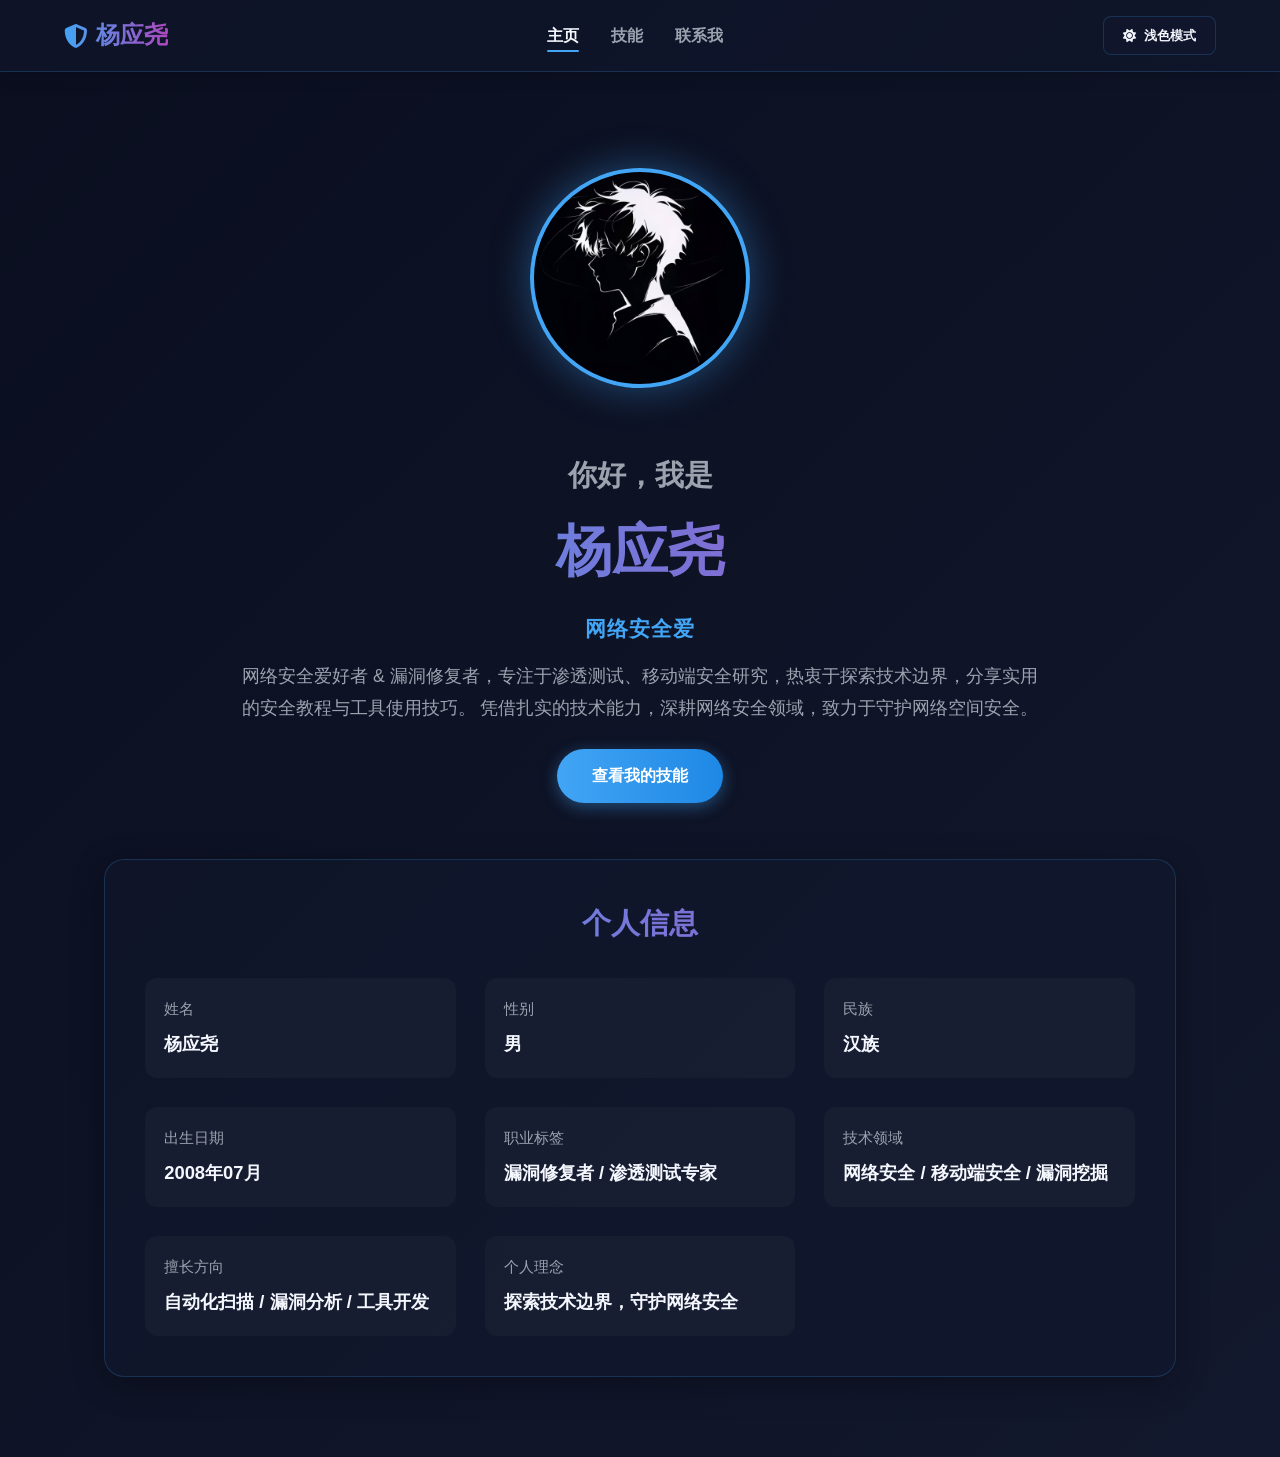
==== index.html @ 694e47d1 "Add files via upload" ====
<!DOCTYPE html>
<html lang="zh-CN">
<head>
    <meta charset="UTF-8">
    <meta name="viewport" content="width=device-width, initial-scale=1.0">
    <title>杨应尧 | 网络安全专家</title>
    <!-- 引入图标库（可选，增强视觉） -->
    <link rel="stylesheet" href="https://cdn.bootcdn.net/ajax/libs/font-awesome/6.4.0/css/all.min.css">
    <style>
        /* ========== 全局样式（统一变量+基础重置） ========== */
        :root {
            /* 深色模式主变量 */
            --bg-primary: #0a0e1f;
            --bg-secondary: #12182d;
            --text-primary: #f5f7ff;
            --text-secondary: #9ba3af;
            --accent: #42a5f5;
            --accent-light: #64b5f6;
            --accent-dark: #1e88e5;
            --card-bg: rgba(18, 24, 45, 0.6);
            --card-border: rgba(66, 165, 245, 0.2);
            --shadow: 0 8px 32px rgba(0, 0, 0, 0.3);
            --gradient-text: linear-gradient(90deg, var(--accent), #ab47bc);
            --gradient-bg: linear-gradient(135deg, var(--bg-primary), var(--bg-secondary));
        }
        .light-mode {
            /* 浅色模式变量 */
            --bg-primary: #f0f4ff;
            --bg-secondary: #e6eeff;
            --text-primary: #12182d;
            --text-secondary: #5e6573;
            --accent: #1e88e5;
            --accent-light: #42a5f5;
            --accent-dark: #0d47a1;
            --card-bg: rgba(255, 255, 255, 0.6);
            --card-border: rgba(30, 136, 229, 0.2);
            --shadow: 0 8px 32px rgba(0, 0, 0, 0.1);
        }
        * {
            margin: 0;
            padding: 0;
            box-sizing: border-box;
            scroll-behavior: smooth; /* 平滑滚动 */
        }
        body {
            font-family: "Inter", "Segoe UI", Tahoma, sans-serif;
            background: var(--gradient-bg);
            color: var(--text-primary);
            min-height: 100vh;
            padding: 0;
            overflow-x: hidden;
            line-height: 1.6;
        }
        /* 页面加载动画 */
        .page-loading {
            opacity: 0;
            animation: fadeIn 1.2s ease forwards;
        }
        @keyframes fadeIn {
            0% { opacity: 0; }
            100% { opacity: 1; }
        }
        /* 回到顶部按钮 */
        .back-to-top {
            position: fixed;
            bottom: 2rem;
            right: 2rem;
            width: 48px;
            height: 48px;
            background: var(--accent);
            color: white;
            border-radius: 50%;
            display: flex;
            align-items: center;
            justify-content: center;
            font-size: 1.2rem;
            box-shadow: var(--shadow);
            opacity: 0;
            visibility: hidden;
            transition: all 0.3s ease;
            cursor: pointer;
            z-index: 99;
        }
        .back-to-top.active {
            opacity: 1;
            visibility: visible;
        }
        .back-to-top:hover {
            background: var(--accent-dark);
            transform: translateY(-4px);
        }
        /* ========== 导航栏样式（磨砂玻璃+固定） ========== */
        .navbar {
            position: sticky;
            top: 0;
            z-index: 90;
            display: flex;
            justify-content: space-between;
            align-items: center;
            padding: 1rem 5%;
            background: var(--card-bg);
            backdrop-filter: blur(12px);
            border-bottom: 1px solid var(--card-border);
            box-shadow: 0 2px 16px rgba(0, 0, 0, 0.2);
        }
        .logo {
            font-size: 1.5rem;
            font-weight: 700;
            background: var(--gradient-text);
            -webkit-background-clip: text;
            -webkit-text-fill-color: transparent;
            display: flex;
            align-items: center;
            gap: 0.5rem;
        }
        .logo i {
            color: var(--accent);
        }
        .nav-links {
            display: flex;
            gap: 2rem;
        }
        .nav-link {
            color: var(--text-secondary);
            text-decoration: none;
            font-weight: 600;
            font-size: 1rem;
            position: relative;
            transition: color 0.3s ease;
        }
        .nav-link::after {
            content: "";
            position: absolute;
            bottom: -4px;
            left: 0;
            width: 0;
            height: 2px;
            background: var(--accent);
            border-radius: 2px;
            transition: width 0.3s ease;
        }
        .nav-link:hover, .nav-link.active {
            color: var(--text-primary);
        }
        .nav-link:hover::after, .nav-link.active::after {
            width: 100%;
        }
        .mode-toggle {
            background: var(--card-bg);
            border: 1px solid var(--card-border);
            color: var(--text-primary);
            padding: 0.6rem 1.2rem;
            border-radius: 8px;
            font-weight: 600;
            cursor: pointer;
            display: flex;
            align-items: center;
            gap: 0.5rem;
            transition: all 0.3s ease;
        }
        .mode-toggle:hover {
            background: rgba(255, 255, 255, 0.1);
            box-shadow: 0 0 12px var(--accent);
        }
        /* ========== 主页内容样式 ========== */
        .container {
            max-width: 1200px;
            margin: 0 auto;
            padding: 2rem 5%;
        }
        /* 头像区域 */
        .avatar-section {
            text-align: center;
            padding: 4rem 0 2rem;
            animation: slideUp 1s ease forwards;
            opacity: 0;
        }
        @keyframes slideUp {
            0% { transform: translateY(30px); opacity: 0; }
            100% { transform: translateY(0); opacity: 1; }
        }
        .avatar {
            width: 220px;
            height: 220px;
            border-radius: 50%;
            border: 4px solid var(--accent);
            box-shadow: 0 0 40px rgba(66, 165, 245, 0.4);
            background: url("头像.jpg") center/cover no-repeat;
            margin: 0 auto;
            transition: all 0.6s ease;
            animation: slowRotate 15s linear infinite;
        }
        .avatar:hover {
            transform: rotate(360deg) scale(1.05);
            box-shadow: 0 0 60px rgba(66, 165, 245, 0.6);
            animation-play-state: paused;
        }
        @keyframes slowRotate {
            0% { transform: rotate(0deg); }
            100% { transform: rotate(360deg); }
        }
        /* 个人信息标题 */
        .profile-title {
            text-align: center;
            margin: 2rem 0;
            animation: slideUp 1s ease 0.2s forwards;
            opacity: 0;
        }
        .greeting {
            font-size: 1.8rem;
            color: var(--text-secondary);
            margin-bottom: 0.5rem;
        }
        .name {
            font-size: 3.5rem;
            font-weight: 800;
            background: var(--gradient-text);
            -webkit-background-clip: text;
            -webkit-text-fill-color: transparent;
            margin-bottom: 1rem;
        }
        .typing-text {
            font-size: 1.3rem;
            color: var(--accent);
            height: 1.6rem;
            font-weight: 600;
            letter-spacing: 1px;
        }
        .bio {
            font-size: 1.1rem;
            color: var(--text-secondary);
            max-width: 800px;
            margin: 1.5rem auto;
            line-height: 1.8;
        }
        /* 按钮样式 */
        .btn {
            display: inline-block;
            padding: 0.9rem 2.2rem;
            background: linear-gradient(90deg, var(--accent), var(--accent-dark));
            color: white;
            text-decoration: none;
            border-radius: 30px;
            font-weight: 600;
            font-size: 1rem;
            box-shadow: 0 4px 16px rgba(66, 165, 245, 0.4);
            transition: all 0.3s ease;
            position: relative;
            overflow: hidden;
        }
        .btn::before {
            content: "";
            position: absolute;
            top: 0;
            left: -100%;
            width: 100%;
            height: 100%;
            background: linear-gradient(90deg, transparent, rgba(255, 255, 255, 0.2), transparent);
            animation: btnShine 2s infinite;
        }
        @keyframes btnShine {
            100% { left: 100%; }
        }
        .btn:hover {
            transform: translateY(-3px);
            box-shadow: 0 6px 20px rgba(66, 165, 245, 0.6);
        }
        /* 个人信息卡片 */
        .info-card {
            background: var(--card-bg);
            border: 1px solid var(--card-border);
            border-radius: 20px;
            padding: 2.5rem;
            margin: 3rem 0;
            box-shadow: var(--shadow);
            backdrop-filter: blur(12px);
            animation: slideUp 1s ease 0.4s forwards;
            opacity: 0;
        }
        .info-title {
            font-size: 1.8rem;
            text-align: center;
            margin-bottom: 2rem;
            background: var(--gradient-text);
            -webkit-background-clip: text;
            -webkit-text-fill-color: transparent;
        }
        .info-grid {
            display: grid;
            grid-template-columns: repeat(auto-fit, minmax(280px, 1fr));
            gap: 1.8rem;
        }
        .info-item {
            display: flex;
            flex-direction: column;
            gap: 0.5rem;
            padding: 1.2rem;
            background: rgba(255, 255, 255, 0.03);
            border-radius: 12px;
            transition: transform 0.3s ease;
        }
        .info-item:hover {
            transform: translateY(-5px);
            box-shadow: 0 4px 12px rgba(0, 0, 0, 0.2);
        }
        .info-label {
            font-size: 0.95rem;
            color: var(--text-secondary);
            font-weight: 500;
        }
        .info-value {
            font-size: 1.15rem;
            color: var(--text-primary);
            font-weight: 600;
        }
        /* ========== 响应式适配（手机/平板） ========== */
        @media (max-width: 768px) {
            .nav-links {
                gap: 1.2rem;
                font-size: 0.9rem;
            }
            .name {
                font-size: 2.5rem;
            }
            .typing-text {
                font-size: 1.1rem;
            }
            .avatar {
                width: 180px;
                height: 180px;
            }
            .info-card {
                padding: 1.8rem;
            }
        }
        @media (max-width: 480px) {
            .navbar {
                flex-direction: column;
                gap: 1rem;
                padding: 1rem 3%;
            }
            .nav-links {
                width: 100%;
                justify-content: center;
            }
            .name {
                font-size: 2rem;
            }
            .bio {
                font-size: 1rem;
                padding: 0 1rem;
            }
            .info-grid {
                grid-template-columns: 1fr;
            }
            .back-to-top {
                width: 40px;
                height: 40px;
                bottom: 1rem;
                right: 1rem;
            }
        }
    </style>
</head>
<body class="page-loading">
    <!-- 导航栏 -->
    <nav class="navbar">
        <div class="logo">
            <i class="fas fa-shield-halved"></i>
            <span>杨应尧</span>
        </div>
        <div class="nav-links">
            <a href="index.html" class="nav-link active">主页</a>
            <a href="skills.html" class="nav-link">技能</a>
            <a href="contact.html" class="nav-link">联系我</a>
        </div>
        <button class="mode-toggle" id="modeToggle">
            <i class="fas fa-sun"></i>
            <span class="mode-text">浅色模式</span>
        </button>
    </nav>

    <!-- 回到顶部按钮 -->
    <div class="back-to-top" id="backToTop">
        <i class="fas fa-arrow-up"></i>
    </div>

    <!-- 主页内容容器 -->
    <div class="container">
        <!-- 头像区域 -->
        <section class="avatar-section">
            <div class="avatar"></div>
        </section>

        <!-- 个人标题区域 -->
        <section class="profile-title">
            <h1 class="greeting">你好，我是</h1>
            <h2 class="name">杨应尧</h2>
            <div class="typing-text" id="typing"></div>
            <p class="bio">
                网络安全爱好者 & 漏洞修复者，专注于渗透测试、移动端安全研究，热衷于探索技术边界，分享实用的安全教程与工具使用技巧。
                凭借扎实的技术能力，深耕网络安全领域，致力于守护网络空间安全。
            </p>
            <a href="skills.html" class="btn">查看我的技能</a>
        </section>

        <!-- 个人信息卡片 -->
        <section class="info-card">
            <h3 class="info-title">个人信息</h3>
            <div class="info-grid">
                <div class="info-item">
                    <span class="info-label">姓名</span>
                    <span class="info-value">杨应尧</span>
                </div>
                <div class="info-item">
                    <span class="info-label">性别</span>
                    <span class="info-value">男</span>
                </div>
                <div class="info-item">
                    <span class="info-label">民族</span>
                    <span class="info-value">汉族</span>
                </div>
                <div class="info-item">
                    <span class="info-label">出生日期</span>
                    <span class="info-value">2008年07月</span>
                </div>
                <div class="info-item">
                    <span class="info-label">职业标签</span>
                    <span class="info-value">漏洞修复者 / 渗透测试专家</span>
                </div>
                <div class="info-item">
                    <span class="info-label">技术领域</span>
                    <span class="info-value">网络安全 / 移动端安全 / 漏洞挖掘</span>
                </div>
                <div class="info-item">
                    <span class="info-label">擅长方向</span>
                    <span class="info-value">自动化扫描 / 漏洞分析 / 工具开发</span>
                </div>
                <div class="info-item">
                    <span class="info-label">个人理念</span>
                    <span class="info-value">探索技术边界，守护网络安全</span>
                </div>
            </div>
        </section>
    </div>

    <script>
        // ========== 1. 深色/浅色模式切换（记忆偏好） ==========
        const modeToggle = document.getElementById('modeToggle');
        const modeText = modeToggle.querySelector('.mode-text');
        const modeIcon = modeToggle.querySelector('i');
        const body = document.body;
        const savedMode = localStorage.getItem('themeMode');

        // 初始化模式
        if (savedMode === 'light') {
            body.classList.add('light-mode');
            modeText.textContent = '深色模式';
            modeIcon.classList.replace('fa-sun', 'fa-moon');
        }

        // 切换逻辑
        modeToggle.addEventListener('click', () => {
            if (body.classList.contains('light-mode')) {
                body.classList.remove('light-mode');
                modeText.textContent = '浅色模式';
                modeIcon.classList.replace('fa-moon', 'fa-sun');
                localStorage.setItem('themeMode', 'dark');
            } else {
                body.classList.add('light-mode');
                modeText.textContent = '深色模式';
                modeIcon.classList.replace('fa-sun', 'fa-moon');
                localStorage.setItem('themeMode', 'light');
            }
        });

        // ========== 2. 打字机效果（流畅循环） ==========
        const typingElement = document.getElementById('typing');
        const phrases = [
            "网络安全爱好者 & 漏洞修复者",
            "渗透测试专家 & 移动端安全研究员",
            "Python安全工具开发者",
            "探索技术边界的极客"
        ];
        let phraseIndex = 0;
        let charIndex = 0;
        let isDeleting = false;
        let typingSpeed = 120; // 打字速度
        let deletingSpeed = 60; // 删除速度

        function type() {
            const currentPhrase = phrases[phraseIndex];
            if (isDeleting) {
                // 删除阶段
                typingElement.textContent = currentPhrase.substring(0, charIndex - 1);
                charIndex--;
                typingSpeed = deletingSpeed;
            } else {
                // 打字阶段
                typingElement.textContent = currentPhrase.substring(0, charIndex + 1);
                charIndex++;
                typingSpeed = 120;
            }

            // 切换状态
            if (!isDeleting && charIndex === currentPhrase.length) {
                // 打完暂停
                typingSpeed = 2000;
                setTimeout(() => isDeleting = true, 2000);
            } else if (isDeleting && charIndex === 0) {
                // 删完切换短语
                isDeleting = false;
                phraseIndex = (phraseIndex + 1) % phrases.length;
                typingSpeed = 500;
            }

            setTimeout(type, typingSpeed);
        }

        // 启动打字机
        document.addEventListener('DOMContentLoaded', () => {
            setTimeout(type, 1000);
        });

        // ========== 3. 回到顶部功能 ==========
        const backToTop = document.getElementById('backToTop');
        window.addEventListener('scroll', () => {
            if (window.scrollY > 300) {
                backToTop.classList.add('active');
            } else {
                backToTop.classList.remove('active');
            }
        });

        backToTop.addEventListener('click', () => {
            window.scrollTo({
                top: 0,
                behavior: 'smooth'
            });
        });
    </script>
</body>
</html>
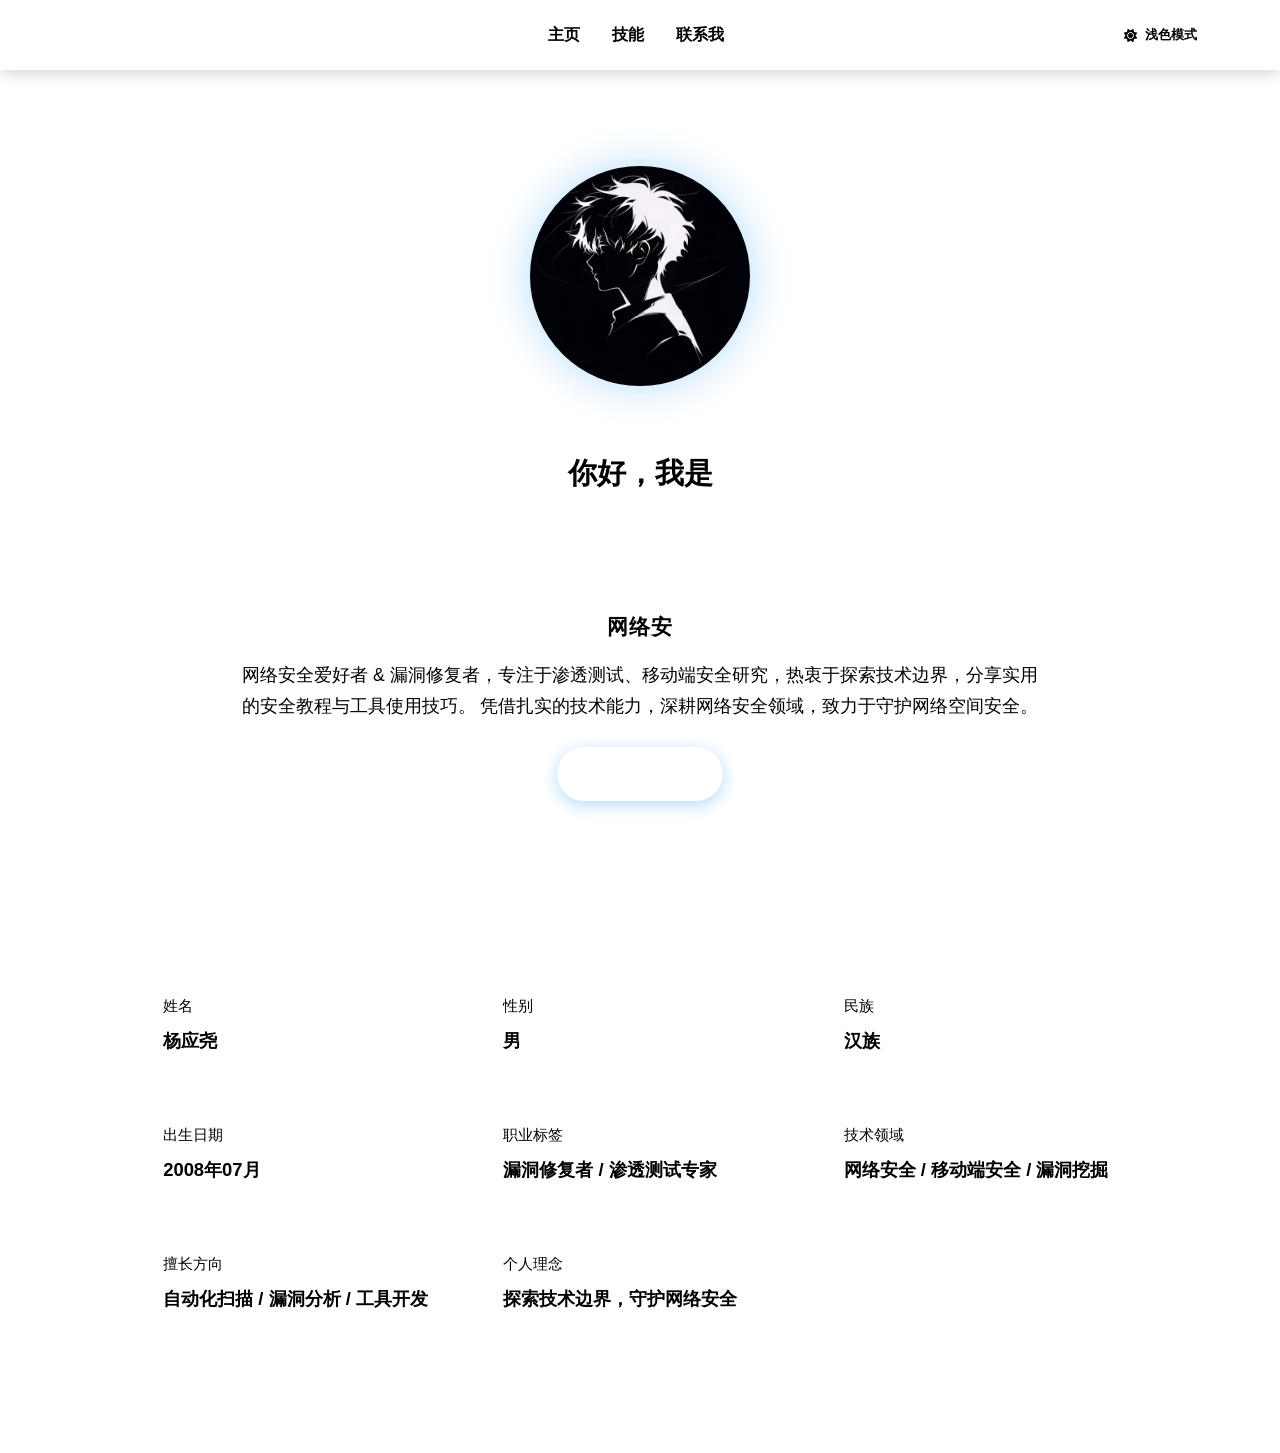
==== commit c9906f39: "Add files via upload Signed-off-by: 祎翱 <yyy20080711@gmail.com>" ====
--- a/index.html
+++ b/index.html
@@ -1,543 +1,356 @@
-<!DOCTYPE html>
-<html lang="zh-CN">
-<head>
-    <meta charset="UTF-8">
-    <meta name="viewport" content="width=device-width, initial-scale=1.0">
-    <title>杨应尧 | 网络安全专家</title>
-    <!-- 引入图标库（可选，增强视觉） -->
-    <link rel="stylesheet" href="https://cdn.bootcdn.net/ajax/libs/font-awesome/6.4.0/css/all.min.css">
-    <style>
-        /* ========== 全局样式（统一变量+基础重置） ========== */
-        :root {
-            /* 深色模式主变量 */
-            --bg-primary: #0a0e1f;
-            --bg-secondary: #12182d;
-            --text-primary: #f5f7ff;
-            --text-secondary: #9ba3af;
-            --accent: #42a5f5;
-            --accent-light: #64b5f6;
-            --accent-dark: #1e88e5;
-            --card-bg: rgba(18, 24, 45, 0.6);
-            --card-border: rgba(66, 165, 245, 0.2);
-            --shadow: 0 8px 32px rgba(0, 0, 0, 0.3);
-            --gradient-text: linear-gradient(90deg, var(--accent), #ab47bc);
-            --gradient-bg: linear-gradient(135deg, var(--bg-primary), var(--bg-secondary));
-        }
-        .light-mode {
-            /* 浅色模式变量 */
-            --bg-primary: #f0f4ff;
-            --bg-secondary: #e6eeff;
-            --text-primary: #12182d;
-            --text-secondary: #5e6573;
-            --accent: #1e88e5;
-            --accent-light: #42a5f5;
-            --accent-dark: #0d47a1;
-            --card-bg: rgba(255, 255, 255, 0.6);
-            --card-border: rgba(30, 136, 229, 0.2);
-            --shadow: 0 8px 32px rgba(0, 0, 0, 0.1);
-        }
-        * {
-            margin: 0;
-            padding: 0;
-            box-sizing: border-box;
-            scroll-behavior: smooth; /* 平滑滚动 */
-        }
-        body {
-            font-family: "Inter", "Segoe UI", Tahoma, sans-serif;
-            background: var(--gradient-bg);
-            color: var(--text-primary);
-            min-height: 100vh;
-            padding: 0;
-            overflow-x: hidden;
-            line-height: 1.6;
-        }
-        /* 页面加载动画 */
-        .page-loading {
-            opacity: 0;
-            animation: fadeIn 1.2s ease forwards;
-        }
-        @keyframes fadeIn {
-            0% { opacity: 0; }
-            100% { opacity: 1; }
-        }
-        /* 回到顶部按钮 */
-        .back-to-top {
-            position: fixed;
-            bottom: 2rem;
-            right: 2rem;
-            width: 48px;
-            height: 48px;
-            background: var(--accent);
-            color: white;
-            border-radius: 50%;
-            display: flex;
-            align-items: center;
-            justify-content: center;
-            font-size: 1.2rem;
-            box-shadow: var(--shadow);
-            opacity: 0;
-            visibility: hidden;
-            transition: all 0.3s ease;
-            cursor: pointer;
-            z-index: 99;
-        }
-        .back-to-top.active {
-            opacity: 1;
-            visibility: visible;
-        }
-        .back-to-top:hover {
-            background: var(--accent-dark);
-            transform: translateY(-4px);
-        }
-        /* ========== 导航栏样式（磨砂玻璃+固定） ========== */
-        .navbar {
-            position: sticky;
-            top: 0;
-            z-index: 90;
-            display: flex;
-            justify-content: space-between;
-            align-items: center;
-            padding: 1rem 5%;
-            background: var(--card-bg);
-            backdrop-filter: blur(12px);
-            border-bottom: 1px solid var(--card-border);
-            box-shadow: 0 2px 16px rgba(0, 0, 0, 0.2);
-        }
-        .logo {
-            font-size: 1.5rem;
-            font-weight: 700;
-            background: var(--gradient-text);
-            -webkit-background-clip: text;
-            -webkit-text-fill-color: transparent;
-            display: flex;
-            align-items: center;
-            gap: 0.5rem;
-        }
-        .logo i {
-            color: var(--accent);
-        }
-        .nav-links {
-            display: flex;
-            gap: 2rem;
-        }
-        .nav-link {
-            color: var(--text-secondary);
-            text-decoration: none;
-            font-weight: 600;
-            font-size: 1rem;
-            position: relative;
-            transition: color 0.3s ease;
-        }
-        .nav-link::after {
-            content: "";
-            position: absolute;
-            bottom: -4px;
-            left: 0;
-            width: 0;
-            height: 2px;
-            background: var(--accent);
-            border-radius: 2px;
-            transition: width 0.3s ease;
-        }
-        .nav-link:hover, .nav-link.active {
-            color: var(--text-primary);
-        }
-        .nav-link:hover::after, .nav-link.active::after {
-            width: 100%;
-        }
-        .mode-toggle {
-            background: var(--card-bg);
-            border: 1px solid var(--card-border);
-            color: var(--text-primary);
-            padding: 0.6rem 1.2rem;
-            border-radius: 8px;
-            font-weight: 600;
-            cursor: pointer;
-            display: flex;
-            align-items: center;
-            gap: 0.5rem;
-            transition: all 0.3s ease;
-        }
-        .mode-toggle:hover {
-            background: rgba(255, 255, 255, 0.1);
-            box-shadow: 0 0 12px var(--accent);
-        }
-        /* ========== 主页内容样式 ========== */
-        .container {
-            max-width: 1200px;
-            margin: 0 auto;
-            padding: 2rem 5%;
-        }
-        /* 头像区域 */
-        .avatar-section {
-            text-align: center;
-            padding: 4rem 0 2rem;
-            animation: slideUp 1s ease forwards;
-            opacity: 0;
-        }
-        @keyframes slideUp {
-            0% { transform: translateY(30px); opacity: 0; }
-            100% { transform: translateY(0); opacity: 1; }
-        }
-        .avatar {
-            width: 220px;
-            height: 220px;
-            border-radius: 50%;
-            border: 4px solid var(--accent);
-            box-shadow: 0 0 40px rgba(66, 165, 245, 0.4);
-            background: url("头像.jpg") center/cover no-repeat;
-            margin: 0 auto;
-            transition: all 0.6s ease;
-            animation: slowRotate 15s linear infinite;
-        }
-        .avatar:hover {
-            transform: rotate(360deg) scale(1.05);
-            box-shadow: 0 0 60px rgba(66, 165, 245, 0.6);
-            animation-play-state: paused;
-        }
-        @keyframes slowRotate {
-            0% { transform: rotate(0deg); }
-            100% { transform: rotate(360deg); }
-        }
-        /* 个人信息标题 */
-        .profile-title {
-            text-align: center;
-            margin: 2rem 0;
-            animation: slideUp 1s ease 0.2s forwards;
-            opacity: 0;
-        }
-        .greeting {
-            font-size: 1.8rem;
-            color: var(--text-secondary);
-            margin-bottom: 0.5rem;
-        }
-        .name {
-            font-size: 3.5rem;
-            font-weight: 800;
-            background: var(--gradient-text);
-            -webkit-background-clip: text;
-            -webkit-text-fill-color: transparent;
-            margin-bottom: 1rem;
-        }
-        .typing-text {
-            font-size: 1.3rem;
-            color: var(--accent);
-            height: 1.6rem;
-            font-weight: 600;
-            letter-spacing: 1px;
-        }
-        .bio {
-            font-size: 1.1rem;
-            color: var(--text-secondary);
-            max-width: 800px;
-            margin: 1.5rem auto;
-            line-height: 1.8;
-        }
-        /* 按钮样式 */
-        .btn {
-            display: inline-block;
-            padding: 0.9rem 2.2rem;
-            background: linear-gradient(90deg, var(--accent), var(--accent-dark));
-            color: white;
-            text-decoration: none;
-            border-radius: 30px;
-            font-weight: 600;
-            font-size: 1rem;
-            box-shadow: 0 4px 16px rgba(66, 165, 245, 0.4);
-            transition: all 0.3s ease;
-            position: relative;
-            overflow: hidden;
-        }
-        .btn::before {
-            content: "";
-            position: absolute;
-            top: 0;
-            left: -100%;
-            width: 100%;
-            height: 100%;
-            background: linear-gradient(90deg, transparent, rgba(255, 255, 255, 0.2), transparent);
-            animation: btnShine 2s infinite;
-        }
-        @keyframes btnShine {
-            100% { left: 100%; }
-        }
-        .btn:hover {
-            transform: translateY(-3px);
-            box-shadow: 0 6px 20px rgba(66, 165, 245, 0.6);
-        }
-        /* 个人信息卡片 */
-        .info-card {
-            background: var(--card-bg);
-            border: 1px solid var(--card-border);
-            border-radius: 20px;
-            padding: 2.5rem;
-            margin: 3rem 0;
-            box-shadow: var(--shadow);
-            backdrop-filter: blur(12px);
-            animation: slideUp 1s ease 0.4s forwards;
-            opacity: 0;
-        }
-        .info-title {
-            font-size: 1.8rem;
-            text-align: center;
-            margin-bottom: 2rem;
-            background: var(--gradient-text);
-            -webkit-background-clip: text;
-            -webkit-text-fill-color: transparent;
-        }
-        .info-grid {
-            display: grid;
-            grid-template-columns: repeat(auto-fit, minmax(280px, 1fr));
-            gap: 1.8rem;
-        }
-        .info-item {
-            display: flex;
-            flex-direction: column;
-            gap: 0.5rem;
-            padding: 1.2rem;
-            background: rgba(255, 255, 255, 0.03);
-            border-radius: 12px;
-            transition: transform 0.3s ease;
-        }
-        .info-item:hover {
-            transform: translateY(-5px);
-            box-shadow: 0 4px 12px rgba(0, 0, 0, 0.2);
-        }
-        .info-label {
-            font-size: 0.95rem;
-            color: var(--text-secondary);
-            font-weight: 500;
-        }
-        .info-value {
-            font-size: 1.15rem;
-            color: var(--text-primary);
-            font-weight: 600;
-        }
-        /* ========== 响应式适配（手机/平板） ========== */
-        @media (max-width: 768px) {
-            .nav-links {
-                gap: 1.2rem;
-                font-size: 0.9rem;
-            }
-            .name {
-                font-size: 2.5rem;
-            }
-            .typing-text {
-                font-size: 1.1rem;
-            }
-            .avatar {
-                width: 180px;
-                height: 180px;
-            }
-            .info-card {
-                padding: 1.8rem;
-            }
-        }
-        @media (max-width: 480px) {
-            .navbar {
-                flex-direction: column;
-                gap: 1rem;
-                padding: 1rem 3%;
-            }
-            .nav-links {
-                width: 100%;
-                justify-content: center;
-            }
-            .name {
-                font-size: 2rem;
-            }
-            .bio {
-                font-size: 1rem;
-                padding: 0 1rem;
-            }
-            .info-grid {
-                grid-template-columns: 1fr;
-            }
-            .back-to-top {
-                width: 40px;
-                height: 40px;
-                bottom: 1rem;
-                right: 1rem;
-            }
-        }
-    </style>
-</head>
-<body class="page-loading">
-    <!-- 导航栏 -->
-    <nav class="navbar">
-        <div class="logo">
-            <i class="fas fa-shield-halved"></i>
-            <span>杨应尧</span>
-        </div>
-        <div class="nav-links">
-            <a href="index.html" class="nav-link active">主页</a>
-            <a href="skills.html" class="nav-link">技能</a>
-            <a href="contact.html" class="nav-link">联系我</a>
-        </div>
-        <button class="mode-toggle" id="modeToggle">
-            <i class="fas fa-sun"></i>
-            <span class="mode-text">浅色模式</span>
-        </button>
-    </nav>
-
-    <!-- 回到顶部按钮 -->
-    <div class="back-to-top" id="backToTop">
-        <i class="fas fa-arrow-up"></i>
-    </div>
-
-    <!-- 主页内容容器 -->
-    <div class="container">
-        <!-- 头像区域 -->
-        <section class="avatar-section">
-            <div class="avatar"></div>
-        </section>
-
-        <!-- 个人标题区域 -->
-        <section class="profile-title">
-            <h1 class="greeting">你好，我是</h1>
-            <h2 class="name">杨应尧</h2>
-            <div class="typing-text" id="typing"></div>
-            <p class="bio">
-                网络安全爱好者 & 漏洞修复者，专注于渗透测试、移动端安全研究，热衷于探索技术边界，分享实用的安全教程与工具使用技巧。
-                凭借扎实的技术能力，深耕网络安全领域，致力于守护网络空间安全。
-            </p>
-            <a href="skills.html" class="btn">查看我的技能</a>
-        </section>
-
-        <!-- 个人信息卡片 -->
-        <section class="info-card">
-            <h3 class="info-title">个人信息</h3>
-            <div class="info-grid">
-                <div class="info-item">
-                    <span class="info-label">姓名</span>
-                    <span class="info-value">杨应尧</span>
-                </div>
-                <div class="info-item">
-                    <span class="info-label">性别</span>
-                    <span class="info-value">男</span>
-                </div>
-                <div class="info-item">
-                    <span class="info-label">民族</span>
-                    <span class="info-value">汉族</span>
-                </div>
-                <div class="info-item">
-                    <span class="info-label">出生日期</span>
-                    <span class="info-value">2008年07月</span>
-                </div>
-                <div class="info-item">
-                    <span class="info-label">职业标签</span>
-                    <span class="info-value">漏洞修复者 / 渗透测试专家</span>
-                </div>
-                <div class="info-item">
-                    <span class="info-label">技术领域</span>
-                    <span class="info-value">网络安全 / 移动端安全 / 漏洞挖掘</span>
-                </div>
-                <div class="info-item">
-                    <span class="info-label">擅长方向</span>
-                    <span class="info-value">自动化扫描 / 漏洞分析 / 工具开发</span>
-                </div>
-                <div class="info-item">
-                    <span class="info-label">个人理念</span>
-                    <span class="info-value">探索技术边界，守护网络安全</span>
-                </div>
-            </div>
-        </section>
-    </div>
-
-    <script>
-        // ========== 1. 深色/浅色模式切换（记忆偏好） ==========
-        const modeToggle = document.getElementById('modeToggle');
-        const modeText = modeToggle.querySelector('.mode-text');
-        const modeIcon = modeToggle.querySelector('i');
-        const body = document.body;
-        const savedMode = localStorage.getItem('themeMode');
-
-        // 初始化模式
-        if (savedMode === 'light') {
-            body.classList.add('light-mode');
-            modeText.textContent = '深色模式';
-            modeIcon.classList.replace('fa-sun', 'fa-moon');
-        }
-
-        // 切换逻辑
-        modeToggle.addEventListener('click', () => {
-            if (body.classList.contains('light-mode')) {
-                body.classList.remove('light-mode');
-                modeText.textContent = '浅色模式';
-                modeIcon.classList.replace('fa-moon', 'fa-sun');
-                localStorage.setItem('themeMode', 'dark');
-            } else {
-                body.classList.add('light-mode');
-                modeText.textContent = '深色模式';
-                modeIcon.classList.replace('fa-sun', 'fa-moon');
-                localStorage.setItem('themeMode', 'light');
-            }
-        });
-
-        // ========== 2. 打字机效果（流畅循环） ==========
-        const typingElement = document.getElementById('typing');
-        const phrases = [
-            "网络安全爱好者 & 漏洞修复者",
-            "渗透测试专家 & 移动端安全研究员",
-            "Python安全工具开发者",
-            "探索技术边界的极客"
-        ];
-        let phraseIndex = 0;
-        let charIndex = 0;
-        let isDeleting = false;
-        let typingSpeed = 120; // 打字速度
-        let deletingSpeed = 60; // 删除速度
-
-        function type() {
-            const currentPhrase = phrases[phraseIndex];
-            if (isDeleting) {
-                // 删除阶段
-                typingElement.textContent = currentPhrase.substring(0, charIndex - 1);
-                charIndex--;
-                typingSpeed = deletingSpeed;
-            } else {
-                // 打字阶段
-                typingElement.textContent = currentPhrase.substring(0, charIndex + 1);
-                charIndex++;
-                typingSpeed = 120;
-            }
-
-            // 切换状态
-            if (!isDeleting && charIndex === currentPhrase.length) {
-                // 打完暂停
-                typingSpeed = 2000;
-                setTimeout(() => isDeleting = true, 2000);
-            } else if (isDeleting && charIndex === 0) {
-                // 删完切换短语
-                isDeleting = false;
-                phraseIndex = (phraseIndex + 1) % phrases.length;
-                typingSpeed = 500;
-            }
-
-            setTimeout(type, typingSpeed);
-        }
-
-        // 启动打字机
-        document.addEventListener('DOMContentLoaded', () => {
-            setTimeout(type, 1000);
-        });
-
-        // ========== 3. 回到顶部功能 ==========
-        const backToTop = document.getElementById('backToTop');
-        window.addEventListener('scroll', () => {
-            if (window.scrollY > 300) {
-                backToTop.classList.add('active');
-            } else {
-                backToTop.classList.remove('active');
-            }
-        });
-
-        backToTop.addEventListener('click', () => {
-            window.scrollTo({
-                top: 0,
-                behavior: 'smooth'
-            });
-        });
-    </script>
-</body>
-</html>
+<!DOCTYPE html>
+<html lang="zh-CN">
+<head>
+    <meta charset="UTF-8">
+    <meta name="viewport" content="width=device-width, initial-scale=1.0">
+    <meta name="description" content="杨应尧的个人网站 - 网络安全专家，专注于渗透测试、移动端安全研究和漏洞修复">
+    <meta name="keywords" content="网络安全,渗透测试,漏洞修复,移动端安全,Python开发">
+    <meta name="author" content="杨应尧">
+    
+    <!-- Open Graph / 社交媒体分享 -->
+    <meta property="og:title" content="杨应尧 | 网络安全专家">
+    <meta property="og:description" content="网络安全爱好者 & 漏洞修复者，专注于渗透测试、移动端安全研究">
+    <meta property="og:type" content="website">
+    
+    <title>杨应尧 | 网络安全专家</title>
+    
+    <!-- 预加载关键资源 -->
+    <link rel="preload" href="https://cdn.bootcdn.net/ajax/libs/font-awesome/6.4.0/css/all.min.css" as="style">
+    <link rel="stylesheet" href="https://cdn.bootcdn.net/ajax/libs/font-awesome/6.4.0/css/all.min.css">
+    <link rel="stylesheet" href="styles.css">
+    
+    <style>
+        /* 主页专属样式 */
+        .avatar-section {
+            text-align: center;
+            padding: 4rem 0 2rem;
+            animation: slideUp 1s ease forwards;
+            opacity: 0;
+        }
+
+        @keyframes slideUp {
+            from { 
+                transform: translateY(30px); 
+                opacity: 0; 
+            }
+            to { 
+                transform: translateY(0); 
+                opacity: 1; 
+            }
+        }
+
+        .avatar {
+            width: 220px;
+            height: 220px;
+            border-radius: 50%;
+            border: 4px solid var(--accent);
+            box-shadow: 0 0 40px rgba(66, 165, 245, 0.4);
+            background: url("头像.jpg") center/cover no-repeat;
+            margin: 0 auto;
+            transition: all 0.6s ease;
+            animation: slowRotate 15s linear infinite;
+        }
+
+        .avatar:hover {
+            transform: rotate(360deg) scale(1.05);
+            box-shadow: 0 0 60px rgba(66, 165, 245, 0.6);
+            animation-play-state: paused;
+        }
+
+        @keyframes slowRotate {
+            from { transform: rotate(0deg); }
+            to { transform: rotate(360deg); }
+        }
+
+        .profile-title {
+            text-align: center;
+            margin: 2rem 0;
+            animation: slideUp 1s ease 0.2s forwards;
+            opacity: 0;
+        }
+
+        .greeting {
+            font-size: 1.8rem;
+            color: var(--text-secondary);
+            margin-bottom: 0.5rem;
+        }
+
+        .name {
+            font-size: 3.5rem;
+            font-weight: 800;
+            background: var(--gradient-text);
+            -webkit-background-clip: text;
+            -webkit-text-fill-color: transparent;
+            background-clip: text;
+            margin-bottom: 1rem;
+        }
+
+        .typing-text {
+            font-size: 1.3rem;
+            color: var(--accent);
+            height: 1.6rem;
+            font-weight: 600;
+            letter-spacing: 1px;
+        }
+
+        .bio {
+            font-size: 1.1rem;
+            color: var(--text-secondary);
+            max-width: 800px;
+            margin: 1.5rem auto;
+            line-height: 1.8;
+        }
+
+        .btn {
+            display: inline-block;
+            padding: 0.9rem 2.2rem;
+            background: linear-gradient(90deg, var(--accent), var(--accent-dark));
+            color: white;
+            text-decoration: none;
+            border-radius: 30px;
+            font-weight: 600;
+            font-size: 1rem;
+            box-shadow: 0 4px 16px rgba(66, 165, 245, 0.4);
+            transition: all 0.3s ease;
+            position: relative;
+            overflow: hidden;
+        }
+
+        .btn::before {
+            content: "";
+            position: absolute;
+            top: 0;
+            left: -100%;
+            width: 100%;
+            height: 100%;
+            background: linear-gradient(90deg, transparent, rgba(255, 255, 255, 0.2), transparent);
+            animation: btnShine 2s infinite;
+        }
+
+        @keyframes btnShine {
+            to { left: 100%; }
+        }
+
+        .btn:hover {
+            transform: translateY(-3px);
+            box-shadow: 0 6px 20px rgba(66, 165, 245, 0.6);
+        }
+
+        .btn:focus {
+            outline: 2px solid var(--accent-light);
+            outline-offset: 2px;
+        }
+
+        .info-card {
+            background: var(--card-bg);
+            border: 1px solid var(--card-border);
+            border-radius: 20px;
+            padding: 2.5rem;
+            margin: 3rem 0;
+            box-shadow: var(--shadow);
+            backdrop-filter: blur(12px);
+            animation: slideUp 1s ease 0.4s forwards;
+            opacity: 0;
+        }
+
+        .info-title {
+            font-size: 1.8rem;
+            text-align: center;
+            margin-bottom: 2rem;
+            background: var(--gradient-text);
+            -webkit-background-clip: text;
+            -webkit-text-fill-color: transparent;
+            background-clip: text;
+        }
+
+        .info-grid {
+            display: grid;
+            grid-template-columns: repeat(auto-fit, minmax(280px, 1fr));
+            gap: 1.8rem;
+        }
+
+        .info-item {
+            display: flex;
+            flex-direction: column;
+            gap: 0.5rem;
+            padding: 1.2rem;
+            background: rgba(255, 255, 255, 0.03);
+            border-radius: 12px;
+            transition: transform 0.3s ease;
+        }
+
+        .info-item:hover {
+            transform: translateY(-5px);
+            box-shadow: 0 4px 12px rgba(0, 0, 0, 0.2);
+        }
+
+        .info-label {
+            font-size: 0.95rem;
+            color: var(--text-secondary);
+            font-weight: 500;
+        }
+
+        .info-value {
+            font-size: 1.15rem;
+            color: var(--text-primary);
+            font-weight: 600;
+        }
+
+        @media (max-width: 768px) {
+            .name {
+                font-size: 2.5rem;
+            }
+            .typing-text {
+                font-size: 1.1rem;
+            }
+            .avatar {
+                width: 180px;
+                height: 180px;
+            }
+            .info-card {
+                padding: 1.8rem;
+            }
+        }
+
+        @media (max-width: 480px) {
+            .name {
+                font-size: 2rem;
+            }
+            .bio {
+                font-size: 1rem;
+                padding: 0 1rem;
+            }
+            .info-grid {
+                grid-template-columns: 1fr;
+            }
+        }
+    </style>
+</head>
+<body class="page-loading">
+    <nav class="navbar" role="navigation" aria-label="主导航">
+        <div class="logo">
+            <i class="fas fa-shield-halved" aria-hidden="true"></i>
+            <span>杨应尧</span>
+        </div>
+        <div class="nav-links">
+            <a href="index.html" class="nav-link active" aria-current="page">主页</a>
+            <a href="skills.html" class="nav-link">技能</a>
+            <a href="contact.html" class="nav-link">联系我</a>
+        </div>
+        <button class="mode-toggle" id="modeToggle" aria-label="切换主题模式">
+            <i class="fas fa-sun" aria-hidden="true"></i>
+            <span class="mode-text">浅色模式</span>
+        </button>
+    </nav>
+
+    <button class="back-to-top" id="backToTop" aria-label="回到顶部">
+        <i class="fas fa-arrow-up" aria-hidden="true"></i>
+    </button>
+
+    <main class="container">
+        <section class="avatar-section" aria-label="个人头像">
+            <div class="avatar" role="img" aria-label="杨应尧的头像"></div>
+        </section>
+
+        <section class="profile-title" aria-label="个人介绍">
+            <h1 class="greeting">你好，我是</h1>
+            <h2 class="name">杨应尧</h2>
+            <div class="typing-text" id="typing" aria-live="polite"></div>
+            <p class="bio">
+                网络安全爱好者 & 漏洞修复者，专注于渗透测试、移动端安全研究，热衷于探索技术边界，分享实用的安全教程与工具使用技巧。
+                凭借扎实的技术能力，深耕网络安全领域，致力于守护网络空间安全。
+            </p>
+            <a href="skills.html" class="btn">查看我的技能</a>
+        </section>
+
+        <section class="info-card" aria-label="个人信息">
+            <h3 class="info-title">个人信息</h3>
+            <div class="info-grid">
+                <div class="info-item">
+                    <span class="info-label">姓名</span>
+                    <span class="info-value">杨应尧</span>
+                </div>
+                <div class="info-item">
+                    <span class="info-label">性别</span>
+                    <span class="info-value">男</span>
+                </div>
+                <div class="info-item">
+                    <span class="info-label">民族</span>
+                    <span class="info-value">汉族</span>
+                </div>
+                <div class="info-item">
+                    <span class="info-label">出生日期</span>
+                    <span class="info-value">2008年07月</span>
+                </div>
+                <div class="info-item">
+                    <span class="info-label">职业标签</span>
+                    <span class="info-value">漏洞修复者 / 渗透测试专家</span>
+                </div>
+                <div class="info-item">
+                    <span class="info-label">技术领域</span>
+                    <span class="info-value">网络安全 / 移动端安全 / 漏洞挖掘</span>
+                </div>
+                <div class="info-item">
+                    <span class="info-label">擅长方向</span>
+                    <span class="info-value">自动化扫描 / 漏洞分析 / 工具开发</span>
+                </div>
+                <div class="info-item">
+                    <span class="info-label">个人理念</span>
+                    <span class="info-value">探索技术边界，守护网络安全</span>
+                </div>
+            </div>
+        </section>
+    </main>
+
+    <script src="scripts.js"></script>
+    <script>
+        // 打字机效果
+        (function() {
+            'use strict';
+            
+            const typingElement = document.getElementById('typing');
+            if (!typingElement) return;
+
+            const phrases = [
+                "网络安全爱好者 & 漏洞修复者",
+                "渗透测试专家 & 移动端安全研究员",
+                "Python安全工具开发者",
+                "探索技术边界的极客"
+            ];
+            
+            let phraseIndex = 0;
+            let charIndex = 0;
+            let isDeleting = false;
+            let typingSpeed = 120;
+            const deletingSpeed = 60;
+
+            function type() {
+                const currentPhrase = phrases[phraseIndex];
+                
+                if (isDeleting) {
+                    typingElement.textContent = currentPhrase.substring(0, charIndex - 1);
+                    charIndex--;
+                    typingSpeed = deletingSpeed;
+                } else {
+                    typingElement.textContent = currentPhrase.substring(0, charIndex + 1);
+                    charIndex++;
+                    typingSpeed = 120;
+                }
+
+                if (!isDeleting && charIndex === currentPhrase.length) {
+                    typingSpeed = 2000;
+                    setTimeout(() => { isDeleting = true; }, 2000);
+                } else if (isDeleting && charIndex === 0) {
+                    isDeleting = false;
+                    phraseIndex = (phraseIndex + 1) % phrases.length;
+                    typingSpeed = 500;
+                }
+
+                setTimeout(type, typingSpeed);
+            }
+
+            setTimeout(type, 1000);
+        })();
+    </script>
+</body>
+</html>
--- a/styles.css
+++ b/styles.css
@@ -0,0 +1,221 @@
+NEW_FILE_CODE
+/* ========== 全局样式变量 ========== */
+:root {
+    --bg-primary: #0a0e1f;
+    --bg-secondary: #12182d;
+    --text-primary: #f5f7ff;
+    --text-secondary: #9ba3af;
+    --accent: #42a5f5;
+    --accent-light: #64b5f6;
+    --accent-dark: #1e88e5;
+    --card-bg: rgba(18, 24, 45, 0.6);
+    --card-border: rgba(66, 165, 245, 0.2);
+    --shadow: 0 8px 32px rgba(0, 0, 0, 0.3);
+    --gradient-text: linear-gradient(90deg, var(--accent), #ab47bc);
+    --gradient-bg: linear-gradient(135deg, var(--bg-primary), var(--bg-secondary));
+}
+
+.light-mode {
+    --bg-primary: #f0f4ff;
+    --bg-secondary: #e6eeff;
+    --text-primary: #12182d;
+    --text-secondary: #5e6573;
+    --accent: #1e88e5;
+    --accent-light: #42a5f5;
+    --accent-dark: #0d47a1;
+    --card-bg: rgba(255, 255, 255, 0.6);
+    --card-border: rgba(30, 136, 229, 0.2);
+    --shadow: 0 8px 32px rgba(0, 0, 0, 0.1);
+}
+
+/* ========== 基础重置 ========== */
+* {
+    margin: 0;
+    padding: 0;
+    box-sizing: border-box;
+    scroll-behavior: smooth;
+}
+
+body {
+    font-family: "Inter", "Segoe UI", Tahoma, sans-serif;
+    background: var(--gradient-bg);
+    color: var(--text-primary);
+    min-height: 100vh;
+    overflow-x: hidden;
+    line-height: 1.6;
+}
+
+/* 页面加载动画 */
+.page-loading {
+    opacity: 0;
+    animation: fadeIn 1.2s ease forwards;
+}
+
+@keyframes fadeIn {
+    from { opacity: 0; }
+    to { opacity: 1; }
+}
+
+/* 回到顶部按钮 */
+.back-to-top {
+    position: fixed;
+    bottom: 2rem;
+    right: 2rem;
+    width: 48px;
+    height: 48px;
+    background: var(--accent);
+    color: white;
+    border-radius: 50%;
+    display: flex;
+    align-items: center;
+    justify-content: center;
+    font-size: 1.2rem;
+    box-shadow: var(--shadow);
+    opacity: 0;
+    visibility: hidden;
+    transition: all 0.3s ease;
+    cursor: pointer;
+    z-index: 99;
+    border: none;
+}
+
+.back-to-top.active {
+    opacity: 1;
+    visibility: visible;
+}
+
+.back-to-top:hover {
+    background: var(--accent-dark);
+    transform: translateY(-4px);
+}
+
+.back-to-top:focus {
+    outline: 2px solid var(--accent-light);
+    outline-offset: 2px;
+}
+
+/* ========== 导航栏样式 ========== */
+.navbar {
+    position: sticky;
+    top: 0;
+    z-index: 90;
+    display: flex;
+    justify-content: space-between;
+    align-items: center;
+    padding: 1rem 5%;
+    background: var(--card-bg);
+    backdrop-filter: blur(12px);
+    border-bottom: 1px solid var(--card-border);
+    box-shadow: 0 2px 16px rgba(0, 0, 0, 0.2);
+}
+
+.logo {
+    font-size: 1.5rem;
+    font-weight: 700;
+    background: var(--gradient-text);
+    -webkit-background-clip: text;
+    -webkit-text-fill-color: transparent;
+    background-clip: text;
+    display: flex;
+    align-items: center;
+    gap: 0.5rem;
+}
+
+.logo i {
+    color: var(--accent);
+}
+
+.nav-links {
+    display: flex;
+    gap: 2rem;
+}
+
+.nav-link {
+    color: var(--text-secondary);
+    text-decoration: none;
+    font-weight: 600;
+    font-size: 1rem;
+    position: relative;
+    transition: color 0.3s ease;
+}
+
+.nav-link::after {
+    content: "";
+    position: absolute;
+    bottom: -4px;
+    left: 0;
+    width: 0;
+    height: 2px;
+    background: var(--accent);
+    border-radius: 2px;
+    transition: width 0.3s ease;
+}
+
+.nav-link:hover,
+.nav-link.active {
+    color: var(--text-primary);
+}
+
+.nav-link:hover::after,
+.nav-link.active::after {
+    width: 100%;
+}
+
+.mode-toggle {
+    background: var(--card-bg);
+    border: 1px solid var(--card-border);
+    color: var(--text-primary);
+    padding: 0.6rem 1.2rem;
+    border-radius: 8px;
+    font-weight: 600;
+    cursor: pointer;
+    display: flex;
+    align-items: center;
+    gap: 0.5rem;
+    transition: all 0.3s ease;
+}
+
+.mode-toggle:hover {
+    background: rgba(255, 255, 255, 0.1);
+    box-shadow: 0 0 12px var(--accent);
+}
+
+.mode-toggle:focus {
+    outline: 2px solid var(--accent-light);
+    outline-offset: 2px;
+}
+
+/* ========== 通用容器 ========== */
+.container {
+    max-width: 1200px;
+    margin: 0 auto;
+    padding: 2rem 5%;
+}
+
+/* ========== 响应式适配 ========== */
+@media (max-width: 768px) {
+    .nav-links {
+        gap: 1.2rem;
+        font-size: 0.9rem;
+    }
+}
+
+@media (max-width: 480px) {
+    .navbar {
+        flex-direction: column;
+        gap: 1rem;
+        padding: 1rem 3%;
+    }
+    
+    .nav-links {
+        width: 100%;
+        justify-content: center;
+    }
+    
+    .back-to-top {
+        width: 40px;
+        height: 40px;
+        bottom: 1rem;
+        right: 1rem;
+    }
+}
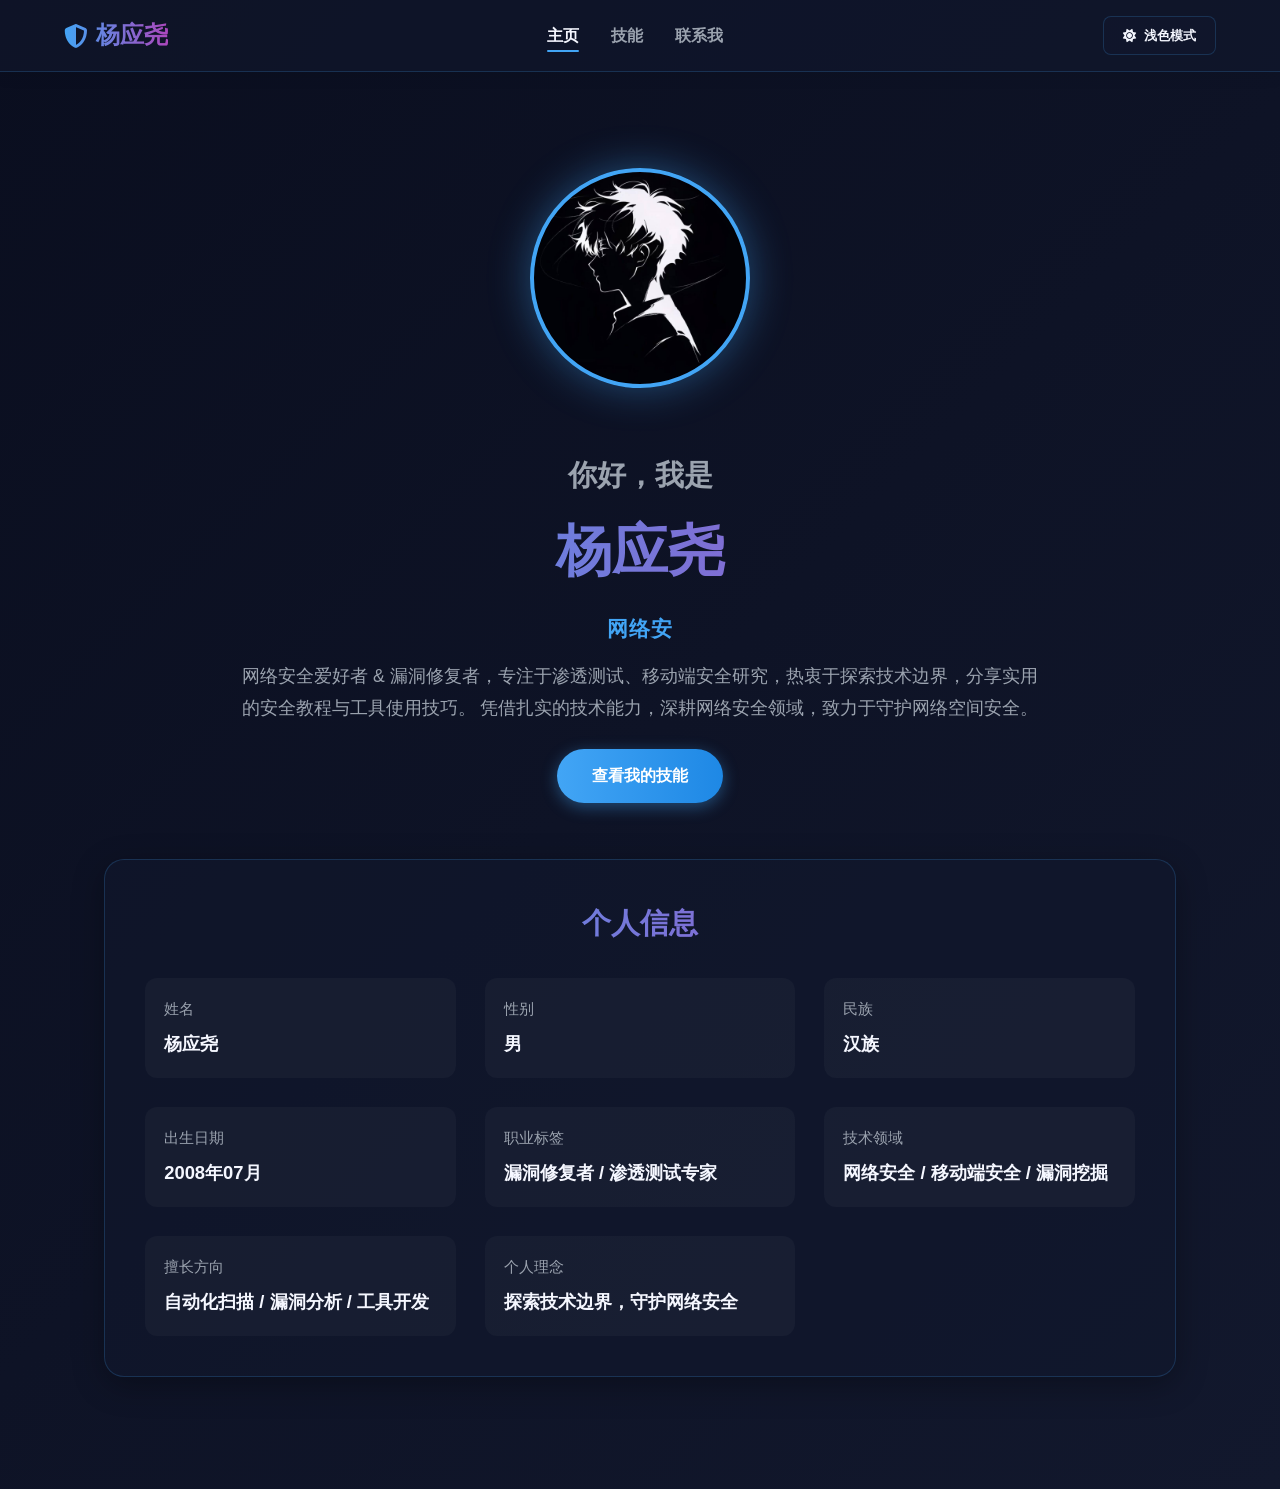
==== commit 22be2d7b: "Add files via upload Signed-off-by: 祎翱 <yyy20080711@gmail.com>" ====
--- a/index.html
+++ b/index.html
@@ -176,12 +176,23 @@
             padding: 1.2rem;
             background: rgba(255, 255, 255, 0.03);
             border-radius: 12px;
-            transition: transform 0.3s ease;
+            transition: all 0.3s ease;
+        }
+
+        .light-mode .info-item {
+            background: rgba(255, 255, 255, 0.6);
+            border: 1px solid rgba(30, 136, 229, 0.1);
         }
 
         .info-item:hover {
             transform: translateY(-5px);
-            box-shadow: 0 4px 12px rgba(0, 0, 0, 0.2);
+            box-shadow: 0 4px 12px rgba(0, 0, 0, 0.15);
+            background: rgba(255, 255, 255, 0.06);
+        }
+
+        .light-mode .info-item:hover {
+            box-shadow: 0 4px 12px rgba(0, 0, 0, 0.08);
+            background: rgba(30, 136, 229, 0.05);
         }
 
         .info-label {
--- a/styles.css
+++ b/styles.css
@@ -1,4 +1,3 @@
-NEW_FILE_CODE
 /* ========== 全局样式变量 ========== */
 :root {
     --bg-primary: #0a0e1f;
@@ -13,6 +12,7 @@
     --shadow: 0 8px 32px rgba(0, 0, 0, 0.3);
     --gradient-text: linear-gradient(90deg, var(--accent), #ab47bc);
     --gradient-bg: linear-gradient(135deg, var(--bg-primary), var(--bg-secondary));
+    --hover-bg: rgba(255, 255, 255, 0.1);
 }
 
 .light-mode {
@@ -23,9 +23,10 @@
     --accent: #1e88e5;
     --accent-light: #42a5f5;
     --accent-dark: #0d47a1;
-    --card-bg: rgba(255, 255, 255, 0.6);
-    --card-border: rgba(30, 136, 229, 0.2);
-    --shadow: 0 8px 32px rgba(0, 0, 0, 0.1);
+    --card-bg: rgba(255, 255, 255, 0.85);
+    --card-border: rgba(30, 136, 229, 0.25);
+    --shadow: 0 8px 32px rgba(0, 0, 0, 0.08);
+    --hover-bg: rgba(30, 136, 229, 0.08);
 }
 
 /* ========== 基础重置 ========== */
@@ -43,6 +44,7 @@
     min-height: 100vh;
     overflow-x: hidden;
     line-height: 1.6;
+    transition: background-color 0.3s ease, color 0.3s ease;
 }
 
 /* 页面加载动画 */
@@ -106,7 +108,9 @@
     background: var(--card-bg);
     backdrop-filter: blur(12px);
     border-bottom: 1px solid var(--card-border);
-    box-shadow: 0 2px 16px rgba(0, 0, 0, 0.2);
+    box-shadow: 0 2px 16px rgba(0, 0, 0, 0.1);
+    flex-wrap: wrap;
+    gap: 1rem;
 }
 
 .logo {
@@ -128,6 +132,7 @@
 .nav-links {
     display: flex;
     gap: 2rem;
+    align-items: center;
 }
 
 .nav-link {
@@ -137,6 +142,7 @@
     font-size: 1rem;
     position: relative;
     transition: color 0.3s ease;
+    white-space: nowrap;
 }
 
 .nav-link::after {
@@ -173,30 +179,49 @@
     align-items: center;
     gap: 0.5rem;
     transition: all 0.3s ease;
+    white-space: nowrap;
 }
 
 .mode-toggle:hover {
-    background: rgba(255, 255, 255, 0.1);
-    box-shadow: 0 0 12px var(--accent);
+    background: var(--hover-bg);
+    border-color: var(--accent);
+    box-shadow: 0 0 12px rgba(66, 165, 245, 0.15);
 }
 
 .mode-toggle:focus {
     outline: 2px solid var(--accent-light);
     outline-offset: 2px;
+}
+
+.light-mode .mode-toggle:hover {
+    background: rgba(30, 136, 229, 0.08);
+    box-shadow: 0 0 12px rgba(30, 136, 229, 0.1);
 }
 
 /* ========== 通用容器 ========== */
 .container {
     max-width: 1200px;
     margin: 0 auto;
-    padding: 2rem 5%;
+    padding: 2rem 5% 4rem;
 }
 
 /* ========== 响应式适配 ========== */
 @media (max-width: 768px) {
     .nav-links {
-        gap: 1.2rem;
+        gap: 1rem;
         font-size: 0.9rem;
+    }
+    
+    .mode-toggle .mode-text {
+        display: none;
+    }
+    
+    .mode-toggle {
+        padding: 0.6rem;
+    }
+    
+    .mode-toggle i {
+        margin-right: 0;
     }
 }
 
@@ -210,6 +235,16 @@
     .nav-links {
         width: 100%;
         justify-content: center;
+        gap: 1.5rem;
+    }
+    
+    .mode-toggle {
+        width: 100%;
+        justify-content: center;
+    }
+    
+    .mode-toggle .mode-text {
+        display: inline;
     }
     
     .back-to-top {
@@ -218,4 +253,4 @@
         bottom: 1rem;
         right: 1rem;
     }
-}+}
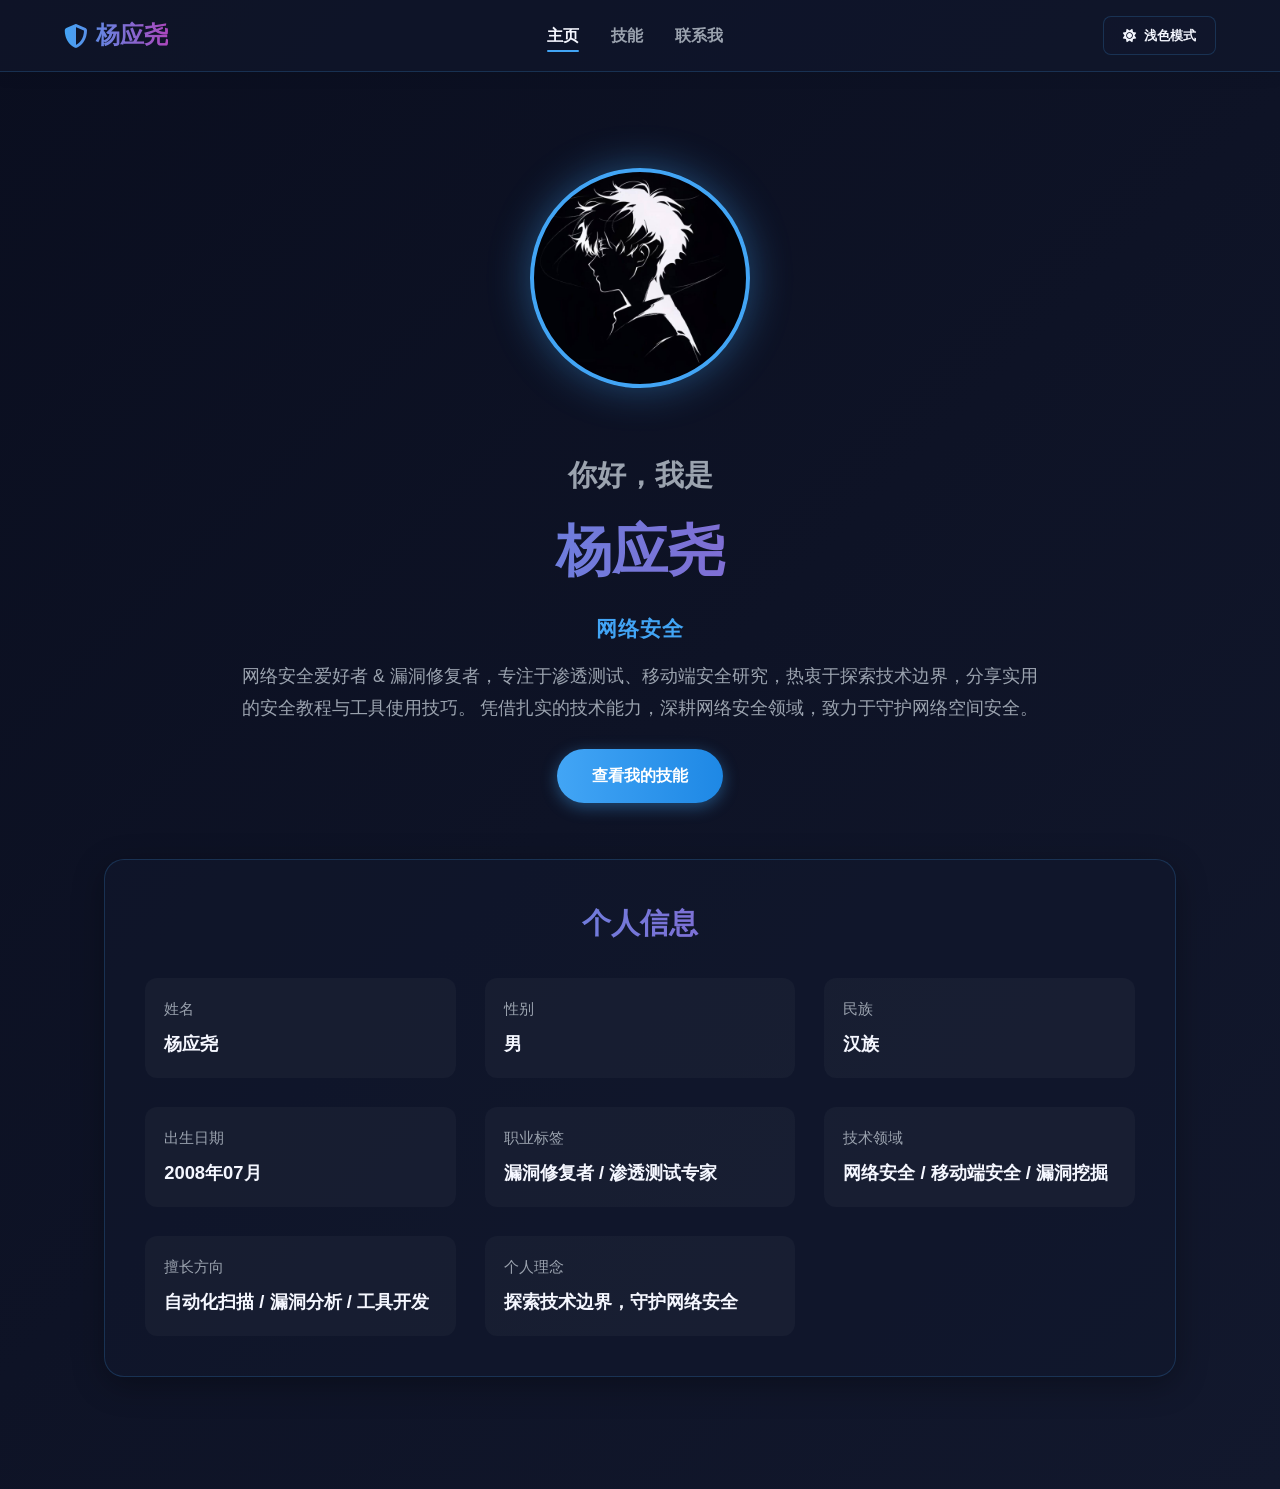
==== commit 7f05a58f: "fix: 修复 scripts.js 多余文本并完善页面 SEO 元信息 Co-authored-by: monkeycode-ai <monkeycode-ai@chaitin.com>" ====
--- a/index.html
+++ b/index.html
@@ -6,11 +6,22 @@
     <meta name="description" content="杨应尧的个人网站 - 网络安全专家，专注于渗透测试、移动端安全研究和漏洞修复">
     <meta name="keywords" content="网络安全,渗透测试,漏洞修复,移动端安全,Python开发">
     <meta name="author" content="杨应尧">
+    <meta name="theme-color" content="#0a0e1f">
+    <link rel="icon" href="头像.jpg" type="image/jpeg">
+    <link rel="canonical" href="https://yyy20080711-cloud.github.io/">
     
     <!-- Open Graph / 社交媒体分享 -->
     <meta property="og:title" content="杨应尧 | 网络安全专家">
     <meta property="og:description" content="网络安全爱好者 & 漏洞修复者，专注于渗透测试、移动端安全研究">
     <meta property="og:type" content="website">
+    <meta property="og:url" content="https://yyy20080711-cloud.github.io/">
+    <meta property="og:site_name" content="杨应尧">
+    <meta property="og:locale" content="zh_CN">
+    <meta property="og:image" content="https://yyy20080711-cloud.github.io/%E5%A4%B4%E5%83%8F.jpg">
+    <meta name="twitter:card" content="summary">
+    <meta name="twitter:title" content="杨应尧 | 网络安全专家">
+    <meta name="twitter:description" content="网络安全爱好者 & 漏洞修复者，专注于渗透测试、移动端安全研究">
+    <meta name="twitter:image" content="https://yyy20080711-cloud.github.io/%E5%A4%B4%E5%83%8F.jpg">
     
     <title>杨应尧 | 网络安全专家</title>
     
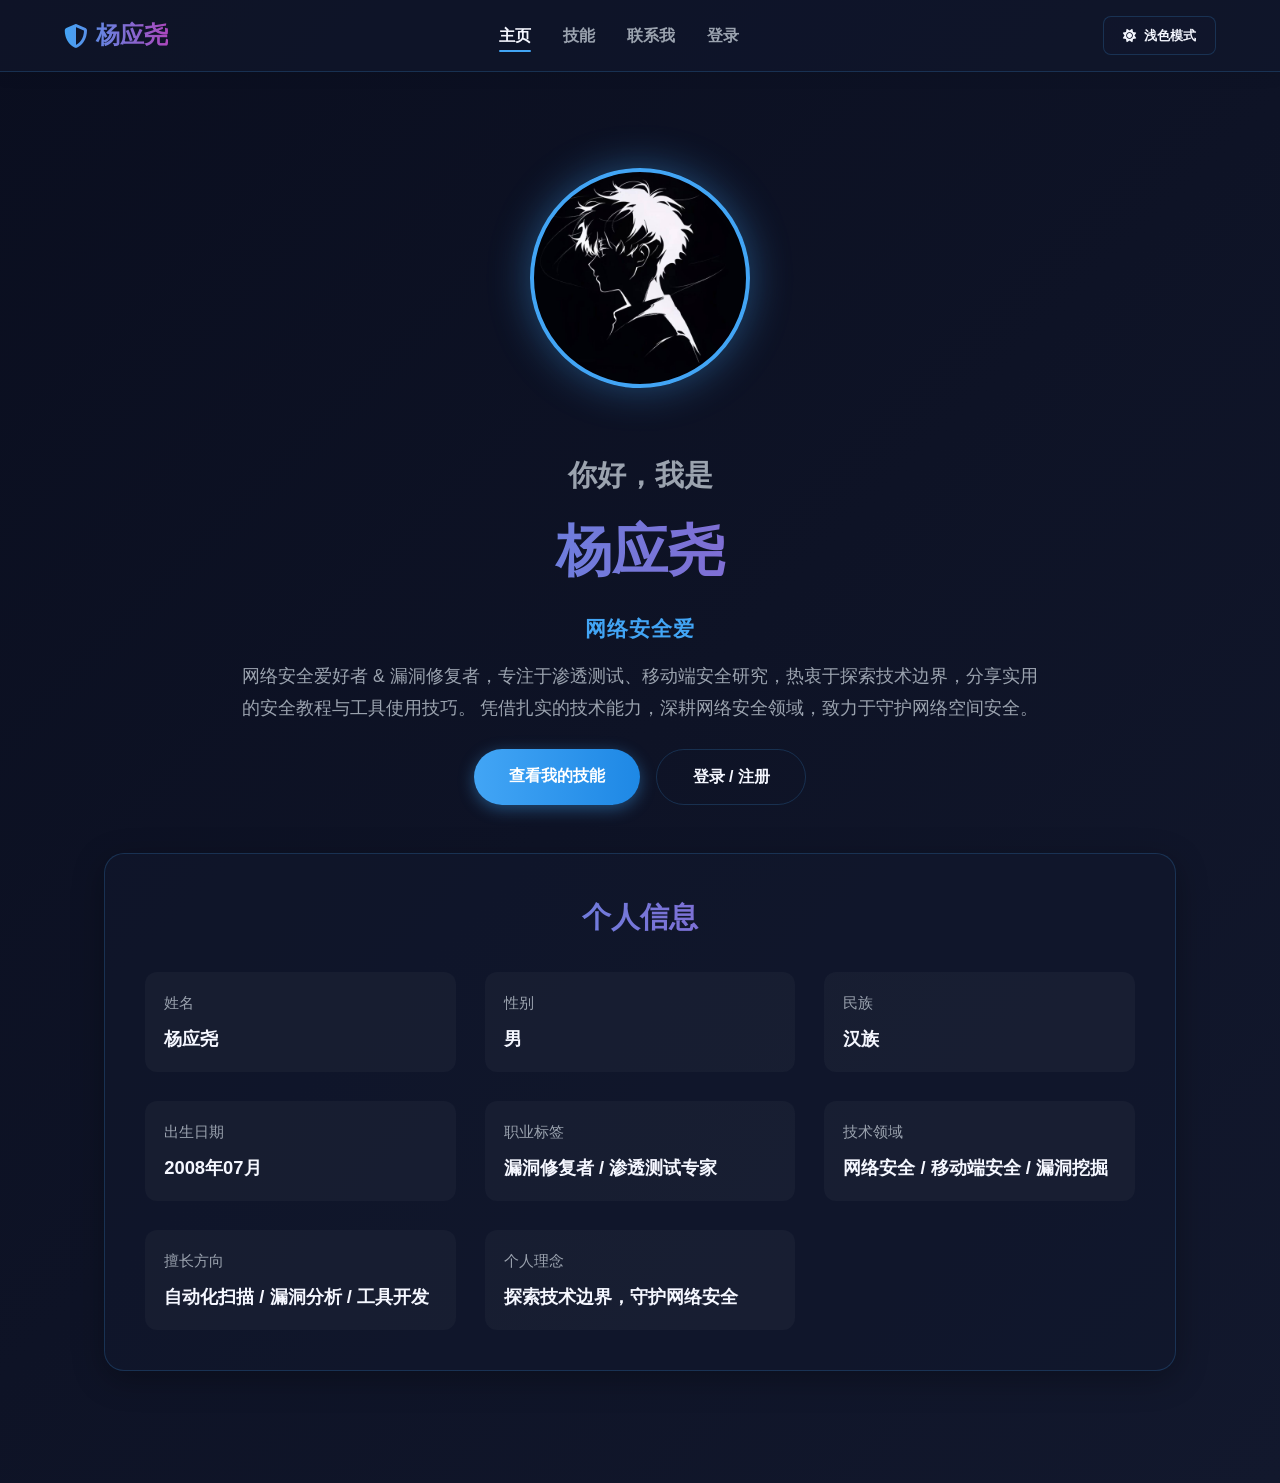
==== commit 1b2970d7: "feat: 增加登录注册页并更新联系方式 新增静态登录注册页面，导航栏加入登录入口；更新 QQ 号、二维码和联系电话。 Co-authored-by: monkeycode-ai <monkeycod" ====
--- a/index.html
+++ b/index.html
@@ -152,6 +152,30 @@
             outline-offset: 2px;
         }
 
+        .profile-actions {
+            display: flex;
+            justify-content: center;
+            gap: 1rem;
+            flex-wrap: wrap;
+            margin-top: 0.5rem;
+        }
+
+        .btn-ghost {
+            background: transparent;
+            color: var(--text-primary);
+            border: 1px solid var(--card-border);
+            box-shadow: none;
+        }
+
+        .btn-ghost::before {
+            display: none;
+        }
+
+        .btn-ghost:hover {
+            border-color: var(--accent);
+            box-shadow: 0 4px 16px rgba(66, 165, 245, 0.25);
+        }
+
         .info-card {
             background: var(--card-bg);
             border: 1px solid var(--card-border);
@@ -258,6 +282,8 @@
             <a href="index.html" class="nav-link active" aria-current="page">主页</a>
             <a href="skills.html" class="nav-link">技能</a>
             <a href="contact.html" class="nav-link">联系我</a>
+            <a href="auth.html" class="nav-link" id="authNavLink">登录</a>
+            <div class="nav-auth" id="navAuth"></div>
         </div>
         <button class="mode-toggle" id="modeToggle" aria-label="切换主题模式">
             <i class="fas fa-sun" aria-hidden="true"></i>
@@ -282,7 +308,10 @@
                 网络安全爱好者 & 漏洞修复者，专注于渗透测试、移动端安全研究，热衷于探索技术边界，分享实用的安全教程与工具使用技巧。
                 凭借扎实的技术能力，深耕网络安全领域，致力于守护网络空间安全。
             </p>
-            <a href="skills.html" class="btn">查看我的技能</a>
+            <div class="profile-actions">
+                <a href="skills.html" class="btn">查看我的技能</a>
+                <a href="auth.html" class="btn btn-ghost">登录 / 注册</a>
+            </div>
         </section>
 
         <section class="info-card" aria-label="个人信息">
@@ -324,6 +353,7 @@
         </section>
     </main>
 
+    <script src="auth.js"></script>
     <script src="scripts.js"></script>
     <script>
         // 打字机效果
--- a/styles.css
+++ b/styles.css
@@ -135,6 +135,45 @@
     align-items: center;
 }
 
+.nav-auth {
+    display: flex;
+    align-items: center;
+    gap: 0.8rem;
+}
+
+.nav-user {
+    display: inline-flex;
+    align-items: center;
+    gap: 0.4rem;
+    color: var(--text-primary);
+    font-weight: 600;
+    font-size: 0.95rem;
+    max-width: 140px;
+    overflow: hidden;
+    text-overflow: ellipsis;
+    white-space: nowrap;
+}
+
+.nav-user i {
+    color: var(--accent);
+}
+
+.nav-logout {
+    background: transparent;
+    border: 1px solid var(--card-border);
+    color: var(--text-primary);
+    padding: 0.35rem 0.75rem;
+    border-radius: 8px;
+    font-weight: 600;
+    cursor: pointer;
+    transition: all 0.3s ease;
+}
+
+.nav-logout:hover {
+    border-color: var(--accent);
+    background: var(--hover-bg);
+}
+
 .nav-link {
     color: var(--text-secondary);
     text-decoration: none;
